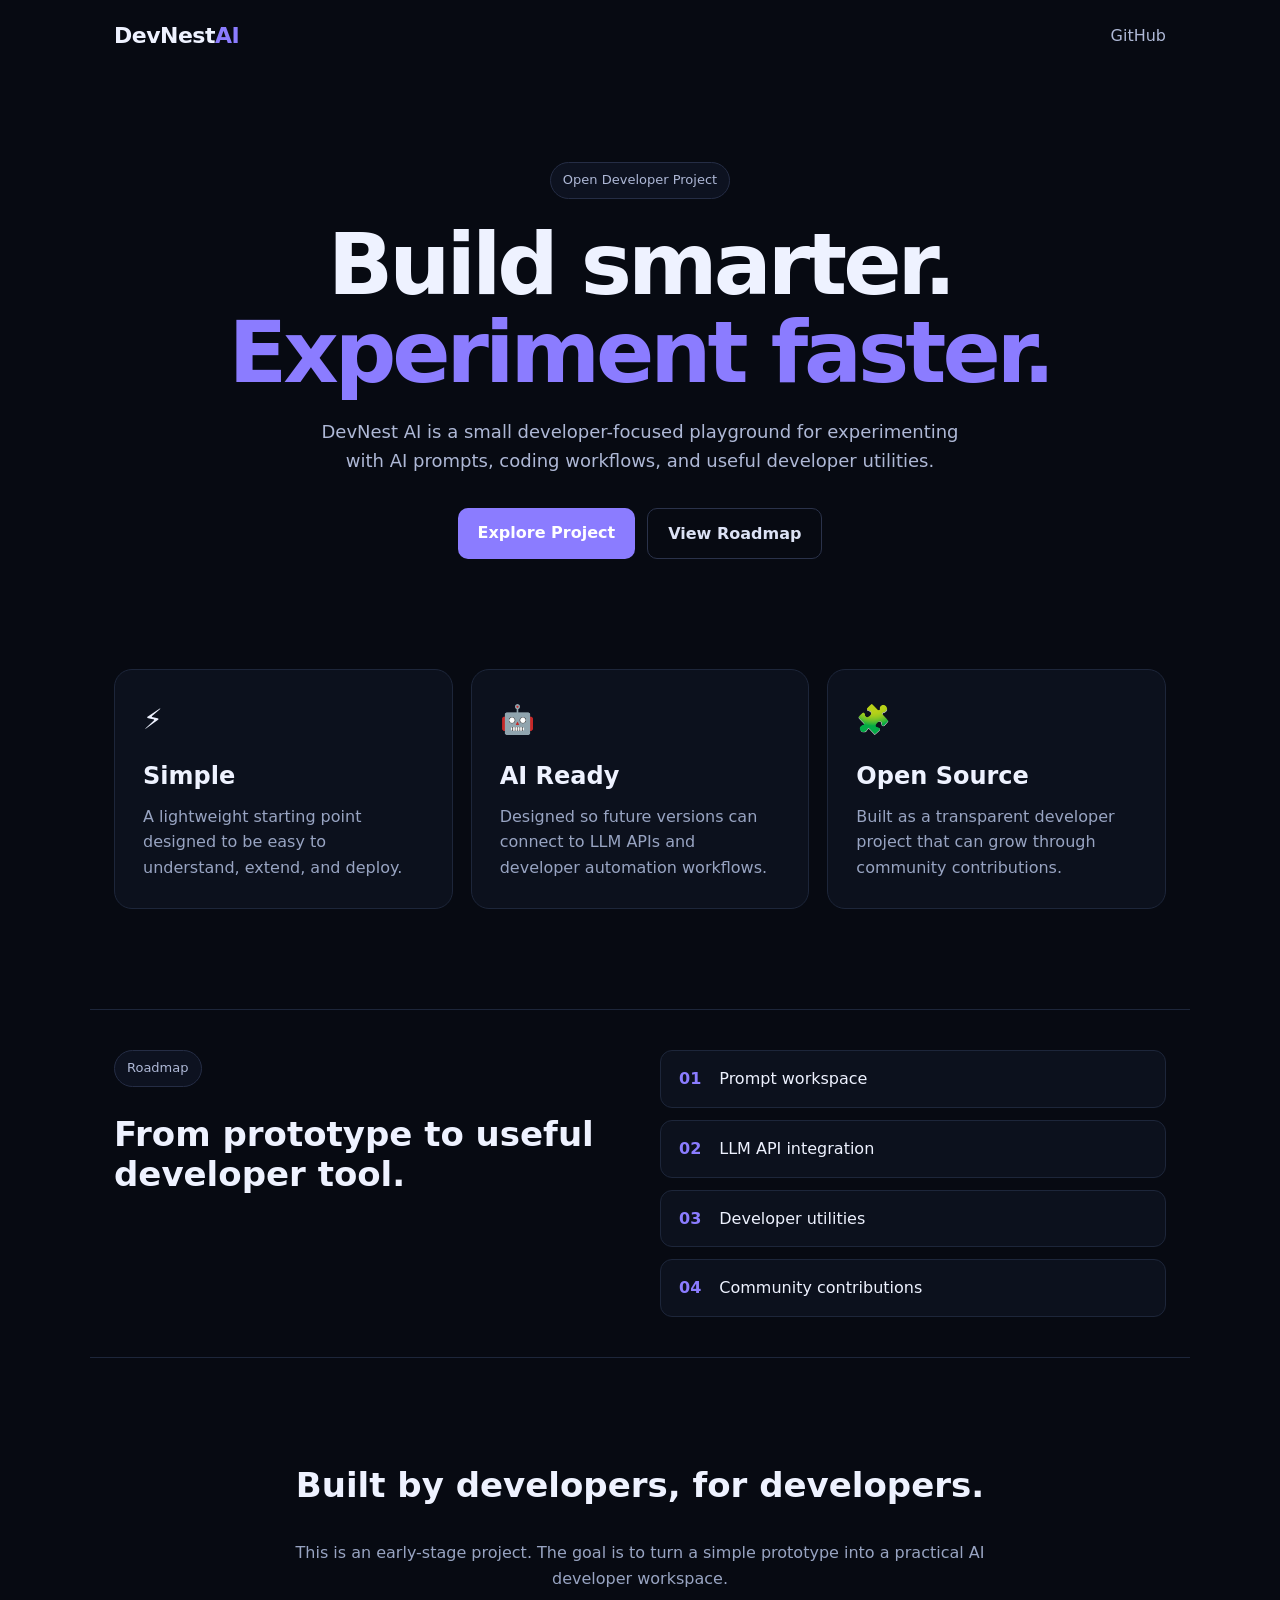
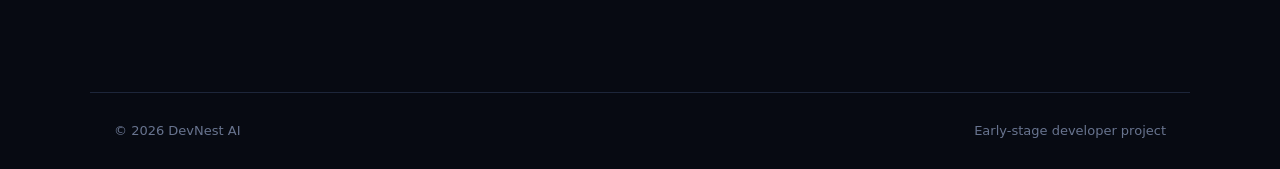
==== index.html @ 7eab0ca1 "Add files via upload" ====
<!DOCTYPE html>
<html lang="en">
<head>
  <meta charset="UTF-8" />
  <meta name="viewport" content="width=device-width, initial-scale=1.0" />
  <title>DevNest AI</title>
  <meta name="description" content="DevNest AI is a simple developer-focused AI playground for experimenting with prompts and coding workflows." />
  <link rel="stylesheet" href="style.css" />
</head>
<body>
  <header class="nav">
    <div class="logo">DevNest<span>AI</span></div>
    <a href="https://github.com/" target="_blank" rel="noopener">GitHub</a>
  </header>

  <main>
    <section class="hero">
      <div class="badge">Open Developer Project</div>
      <h1>Build smarter.<br><span>Experiment faster.</span></h1>
      <p>
        DevNest AI is a small developer-focused playground for experimenting
        with AI prompts, coding workflows, and useful developer utilities.
      </p>
      <div class="buttons">
        <a class="btn primary" href="#about">Explore Project</a>
        <a class="btn secondary" href="#roadmap">View Roadmap</a>
      </div>
    </section>

    <section id="about" class="grid">
      <article>
        <div class="icon">⚡</div>
        <h2>Simple</h2>
        <p>A lightweight starting point designed to be easy to understand, extend, and deploy.</p>
      </article>
      <article>
        <div class="icon">🤖</div>
        <h2>AI Ready</h2>
        <p>Designed so future versions can connect to LLM APIs and developer automation workflows.</p>
      </article>
      <article>
        <div class="icon">🧩</div>
        <h2>Open Source</h2>
        <p>Built as a transparent developer project that can grow through community contributions.</p>
      </article>
    </section>

    <section id="roadmap" class="roadmap">
      <div>
        <div class="badge">Roadmap</div>
        <h2>From prototype to useful developer tool.</h2>
      </div>
      <div class="steps">
        <div><b>01</b><span>Prompt workspace</span></div>
        <div><b>02</b><span>LLM API integration</span></div>
        <div><b>03</b><span>Developer utilities</span></div>
        <div><b>04</b><span>Community contributions</span></div>
      </div>
    </section>

    <section class="cta">
      <h2>Built by developers, for developers.</h2>
      <p>This is an early-stage project. The goal is to turn a simple prototype into a practical AI developer workspace.</p>
    </section>
  </main>

  <footer>
    <span>© 2026 DevNest AI</span>
    <span>Early-stage developer project</span>
  </footer>
</body>
</html>
---- style.css ----
*{box-sizing:border-box}html{scroll-behavior:smooth}body{margin:0;font-family:Inter,system-ui,-apple-system,Segoe UI,sans-serif;background:#070a12;color:#eef2ff;line-height:1.6}.nav{height:72px;display:flex;align-items:center;justify-content:space-between;max-width:1100px;margin:auto;padding:0 24px}.nav a{color:#aeb8d6;text-decoration:none}.logo{font-size:22px;font-weight:800;letter-spacing:-.5px}.logo span{color:#8b7cff}.hero{max-width:900px;margin:90px auto 110px;padding:0 24px;text-align:center}.badge{display:inline-block;padding:7px 12px;border:1px solid #252d45;border-radius:999px;color:#aeb8d6;font-size:13px;background:#0d1220}.hero h1{font-size:clamp(48px,8vw,86px);line-height:1.02;letter-spacing:-4px;margin:22px 0}.hero h1 span{color:#8b7cff}.hero p{max-width:650px;margin:0 auto;color:#aeb8d6;font-size:18px}.buttons{display:flex;gap:12px;justify-content:center;margin-top:32px;flex-wrap:wrap}.btn{padding:12px 20px;border-radius:10px;text-decoration:none;font-weight:700}.primary{background:#8b7cff;color:white}.secondary{border:1px solid #2a324a;color:#dce2f5}.grid{max-width:1100px;margin:0 auto 100px;padding:0 24px;display:grid;grid-template-columns:repeat(3,1fr);gap:18px}.grid article{background:#0c111d;border:1px solid #1d263a;border-radius:18px;padding:28px}.icon{font-size:28px}.grid h2{margin:14px 0 8px}.grid p,.cta p{color:#98a4c2;margin:0}.roadmap{max-width:1100px;margin:0 auto 100px;padding:40px 24px;display:grid;grid-template-columns:1fr 1fr;gap:40px;border-top:1px solid #1d263a;border-bottom:1px solid #1d263a}.roadmap h2{font-size:34px;line-height:1.15}.steps{display:grid;gap:12px}.steps div{display:flex;align-items:center;gap:18px;padding:15px 18px;background:#0c111d;border:1px solid #1d263a;border-radius:12px}.steps b{color:#8b7cff}.cta{max-width:800px;text-align:center;margin:0 auto 100px;padding:0 24px}.cta h2{font-size:34px}footer{max-width:1100px;margin:auto;padding:28px 24px;display:flex;justify-content:space-between;color:#68748f;border-top:1px solid #1d263a;font-size:13px}@media(max-width:700px){.grid,.roadmap{grid-template-columns:1fr}.hero{margin-top:55px}.hero h1{letter-spacing:-2px}.roadmap{padding-top:35px}footer{flex-direction:column;gap:8px}}
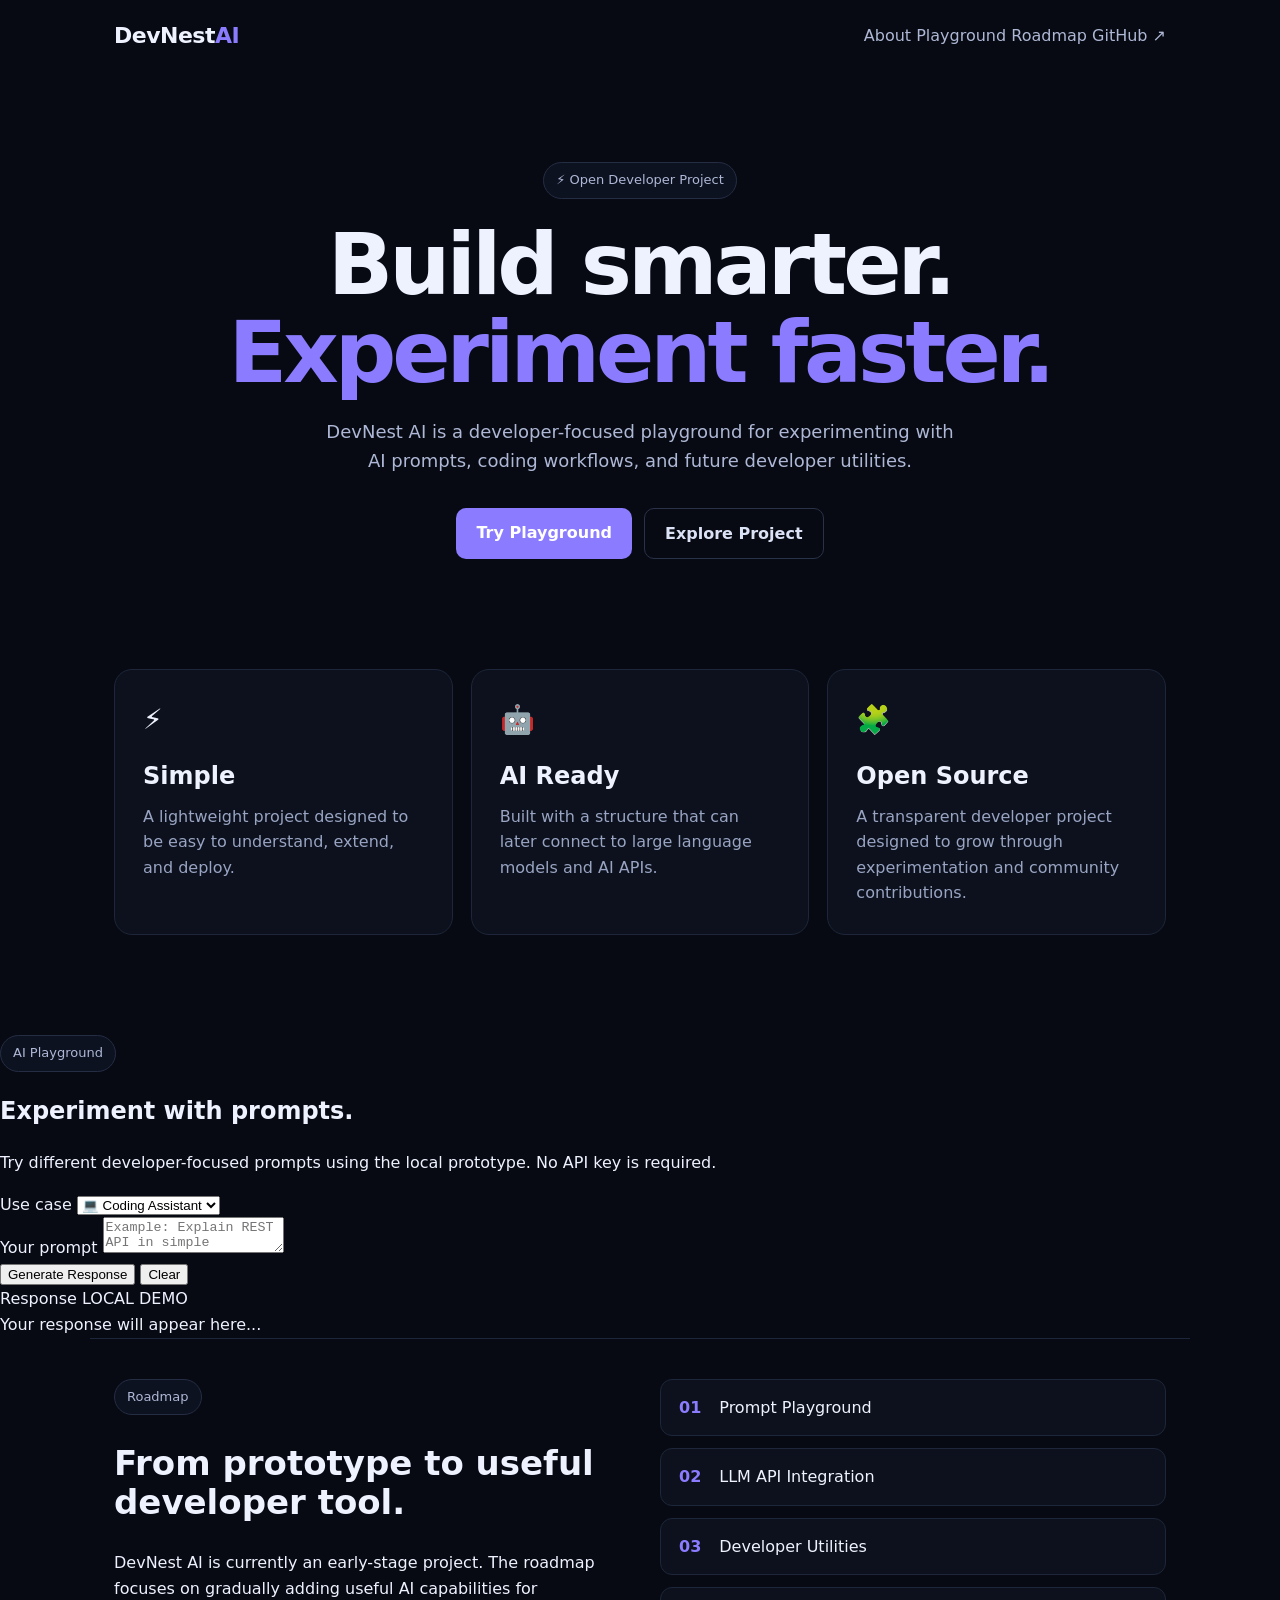
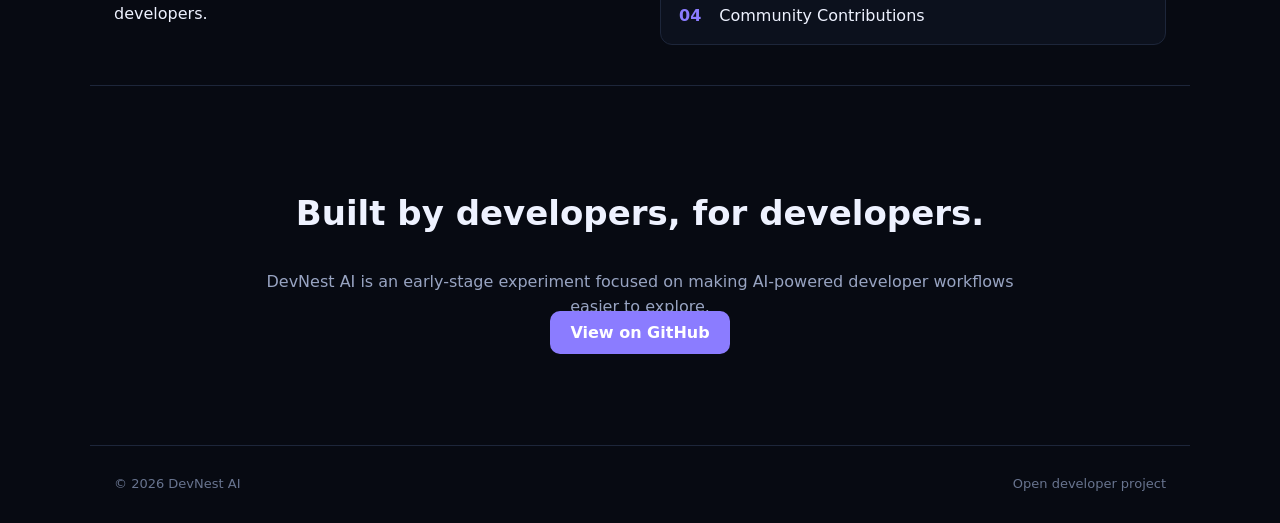
==== commit fa40f5a5: "Revise title and meta description in index.html Updated title and meta description for clarity. Enha" ====
--- a/index.html
+++ b/index.html
@@ -3,70 +3,403 @@
 <head>
   <meta charset="UTF-8" />
   <meta name="viewport" content="width=device-width, initial-scale=1.0" />
-  <title>DevNest AI</title>
-  <meta name="description" content="DevNest AI is a simple developer-focused AI playground for experimenting with prompts and coding workflows." />
+
+  <title>DevNest AI — Developer AI Playground</title>
+
+  <meta
+    name="description"
+    content="DevNest AI is an open developer project for experimenting with AI prompts and developer workflows."
+  />
+
   <link rel="stylesheet" href="style.css" />
 </head>
+
 <body>
+
+  <!-- NAVBAR -->
   <header class="nav">
-    <div class="logo">DevNest<span>AI</span></div>
-    <a href="https://github.com/" target="_blank" rel="noopener">GitHub</a>
+    <div class="logo">
+      DevNest<span>AI</span>
+    </div>
+
+    <nav>
+      <a href="#about">About</a>
+      <a href="#playground">Playground</a>
+      <a href="#roadmap">Roadmap</a>
+      <a
+        href="https://github.com/Abhay9889/devnest-ai"
+        target="_blank"
+        rel="noopener"
+      >
+        GitHub ↗
+      </a>
+    </nav>
   </header>
 
+
+  <!-- HERO -->
   <main>
+
     <section class="hero">
-      <div class="badge">Open Developer Project</div>
-      <h1>Build smarter.<br><span>Experiment faster.</span></h1>
+
+      <div class="badge">
+        ⚡ Open Developer Project
+      </div>
+
+      <h1>
+        Build smarter.<br />
+        <span>Experiment faster.</span>
+      </h1>
+
       <p>
-        DevNest AI is a small developer-focused playground for experimenting
-        with AI prompts, coding workflows, and useful developer utilities.
+        DevNest AI is a developer-focused playground for experimenting
+        with AI prompts, coding workflows, and future developer utilities.
       </p>
+
       <div class="buttons">
-        <a class="btn primary" href="#about">Explore Project</a>
-        <a class="btn secondary" href="#roadmap">View Roadmap</a>
-      </div>
+
+        <a class="btn primary" href="#playground">
+          Try Playground
+        </a>
+
+        <a class="btn secondary" href="#about">
+          Explore Project
+        </a>
+
+      </div>
+
     </section>
 
+
+    <!-- FEATURES -->
     <section id="about" class="grid">
-      <article>
+
+      <article class="card">
         <div class="icon">⚡</div>
+
         <h2>Simple</h2>
-        <p>A lightweight starting point designed to be easy to understand, extend, and deploy.</p>
+
+        <p>
+          A lightweight project designed to be easy to understand,
+          extend, and deploy.
+        </p>
       </article>
-      <article>
+
+
+      <article class="card">
         <div class="icon">🤖</div>
+
         <h2>AI Ready</h2>
-        <p>Designed so future versions can connect to LLM APIs and developer automation workflows.</p>
+
+        <p>
+          Built with a structure that can later connect to
+          large language models and AI APIs.
+        </p>
       </article>
-      <article>
+
+
+      <article class="card">
         <div class="icon">🧩</div>
+
         <h2>Open Source</h2>
-        <p>Built as a transparent developer project that can grow through community contributions.</p>
+
+        <p>
+          A transparent developer project designed to grow through
+          experimentation and community contributions.
+        </p>
       </article>
+
     </section>
 
+
+    <!-- PLAYGROUND -->
+    <section id="playground" class="playground">
+
+      <div class="section-heading">
+
+        <div class="badge">
+          AI Playground
+        </div>
+
+        <h2>Experiment with prompts.</h2>
+
+        <p>
+          Try different developer-focused prompts using the local
+          prototype. No API key is required.
+        </p>
+
+      </div>
+
+
+      <div class="playground-box">
+
+        <div class="form-row">
+
+          <label for="useCase">
+            Use case
+          </label>
+
+          <select id="useCase">
+
+            <option value="coding">
+              💻 Coding Assistant
+            </option>
+
+            <option value="explain">
+              📚 Explain Concept
+            </option>
+
+            <option value="debug">
+              🐛 Debugging
+            </option>
+
+            <option value="idea">
+              💡 Project Ideas
+            </option>
+
+          </select>
+
+        </div>
+
+
+        <div class="form-row">
+
+          <label for="prompt">
+            Your prompt
+          </label>
+
+          <textarea
+            id="prompt"
+            placeholder="Example: Explain REST API in simple terms..."
+          ></textarea>
+
+        </div>
+
+
+        <div class="playground-actions">
+
+          <button
+            class="generate-btn"
+            onclick="generateResponse()"
+          >
+            Generate Response
+          </button>
+
+          <button
+            class="clear-btn"
+            onclick="clearPlayground()"
+          >
+            Clear
+          </button>
+
+        </div>
+
+
+        <div class="output">
+
+          <div class="output-header">
+            <span>Response</span>
+            <span class="demo-label">LOCAL DEMO</span>
+          </div>
+
+          <div id="response">
+            Your response will appear here...
+          </div>
+
+        </div>
+
+      </div>
+
+    </section>
+
+
+    <!-- ROADMAP -->
     <section id="roadmap" class="roadmap">
+
       <div>
-        <div class="badge">Roadmap</div>
-        <h2>From prototype to useful developer tool.</h2>
-      </div>
+
+        <div class="badge">
+          Roadmap
+        </div>
+
+        <h2>
+          From prototype to useful developer tool.
+        </h2>
+
+        <p>
+          DevNest AI is currently an early-stage project.
+          The roadmap focuses on gradually adding useful AI
+          capabilities for developers.
+        </p>
+
+      </div>
+
+
       <div class="steps">
-        <div><b>01</b><span>Prompt workspace</span></div>
-        <div><b>02</b><span>LLM API integration</span></div>
-        <div><b>03</b><span>Developer utilities</span></div>
-        <div><b>04</b><span>Community contributions</span></div>
-      </div>
+
+        <div>
+          <b>01</b>
+          <span>Prompt Playground</span>
+        </div>
+
+        <div>
+          <b>02</b>
+          <span>LLM API Integration</span>
+        </div>
+
+        <div>
+          <b>03</b>
+          <span>Developer Utilities</span>
+        </div>
+
+        <div>
+          <b>04</b>
+          <span>Community Contributions</span>
+        </div>
+
+      </div>
+
     </section>
 
+
+    <!-- CTA -->
     <section class="cta">
-      <h2>Built by developers, for developers.</h2>
-      <p>This is an early-stage project. The goal is to turn a simple prototype into a practical AI developer workspace.</p>
+
+      <h2>
+        Built by developers, for developers.
+      </h2>
+
+      <p>
+        DevNest AI is an early-stage experiment focused on
+        making AI-powered developer workflows easier to explore.
+      </p>
+
+      <a
+        class="btn primary"
+        href="https://github.com/Abhay9889/devnest-ai"
+        target="_blank"
+        rel="noopener"
+      >
+        View on GitHub
+      </a>
+
     </section>
+
   </main>
 
+
+  <!-- FOOTER -->
   <footer>
-    <span>© 2026 DevNest AI</span>
-    <span>Early-stage developer project</span>
+
+    <span>
+      © 2026 DevNest AI
+    </span>
+
+    <span>
+      Open developer project
+    </span>
+
   </footer>
+
+
+  <!-- LOCAL DEMO LOGIC -->
+  <script>
+
+    function generateResponse() {
+
+      const prompt =
+        document.getElementById("prompt").value.trim();
+
+      const useCase =
+        document.getElementById("useCase").value;
+
+      const response =
+        document.getElementById("response");
+
+
+      if (!prompt) {
+
+        response.innerHTML =
+          "Please enter a prompt first.";
+
+        return;
+      }
+
+
+      response.innerHTML =
+        "⏳ Processing your prompt...";
+
+
+      setTimeout(() => {
+
+        let result = "";
+
+
+        if (useCase === "coding") {
+
+          result =
+            "💻 Coding Assistant\\n\\n" +
+            "Your prompt:\\n" +
+            prompt +
+            "\\n\\n" +
+            "Prototype suggestion: Break the problem into smaller functions, define the expected input/output, and test each part independently. A real LLM integration will provide a detailed implementation.";
+
+        }
+
+
+        else if (useCase === "explain") {
+
+          result =
+            "📚 Concept Explanation\\n\\n" +
+            "Your prompt:\\n" +
+            prompt +
+            "\\n\\n" +
+            "Prototype suggestion: Start with a simple definition, explain the core idea with an example, and then connect it to a practical developer use case.";
+
+        }
+
+
+        else if (useCase === "debug") {
+
+          result =
+            "🐛 Debugging Assistant\\n\\n" +
+            "Your prompt:\\n" +
+            prompt +
+            "\\n\\n" +
+            "Prototype suggestion: Check the error message first, reproduce the issue with the smallest possible example, verify inputs and outputs, and then isolate the failing component.";
+
+        }
+
+
+        else if (useCase === "idea") {
+
+          result =
+            "💡 Project Idea Assistant\\n\\n" +
+            "Your prompt:\\n" +
+            prompt +
+            "\\n\\n" +
+            "Prototype suggestion: Define the target users, identify one core problem, build the smallest useful version, and add features incrementally.";
+
+        }
+
+
+        response.textContent = result;
+
+      }, 600);
+
+    }
+
+
+    function clearPlayground() {
+
+      document.getElementById("prompt").value = "";
+
+      document.getElementById("response").textContent =
+        "Your response will appear here...";
+
+    }
+
+  </script>
+
 </body>
 </html>
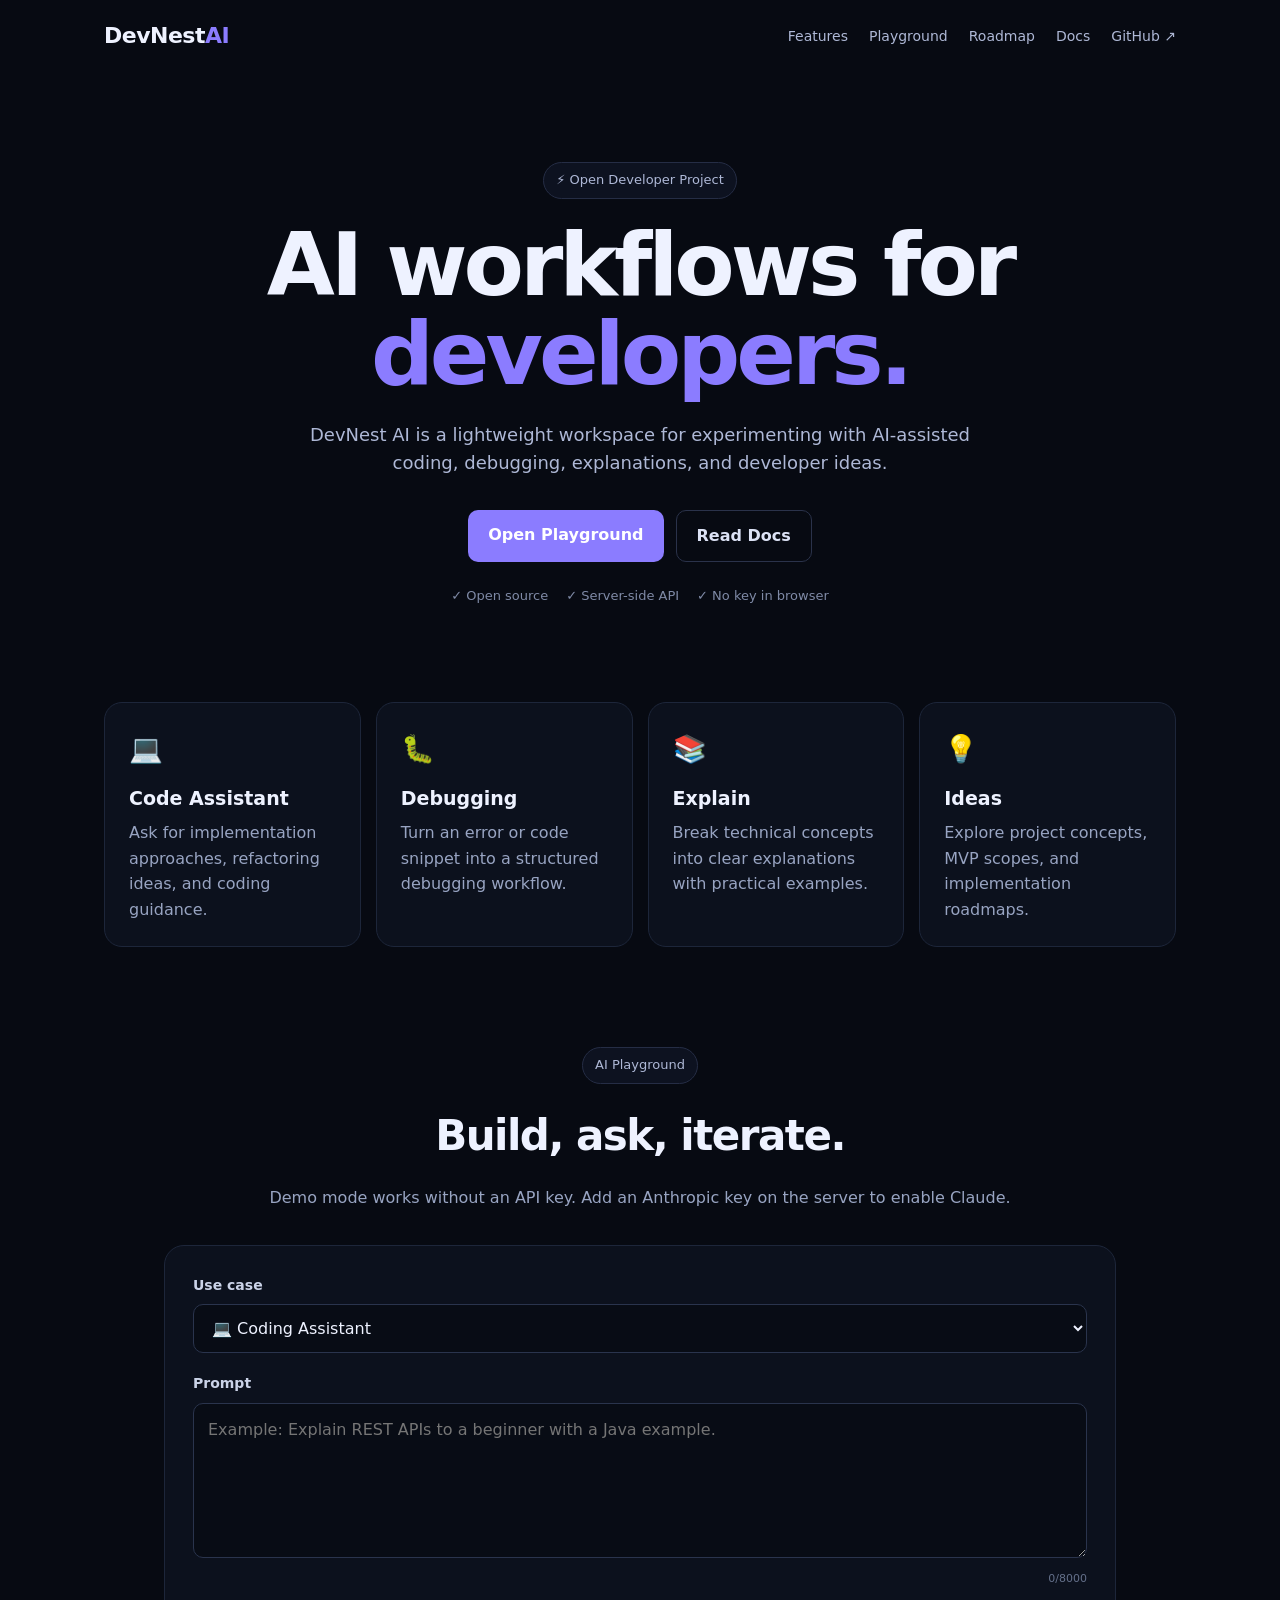
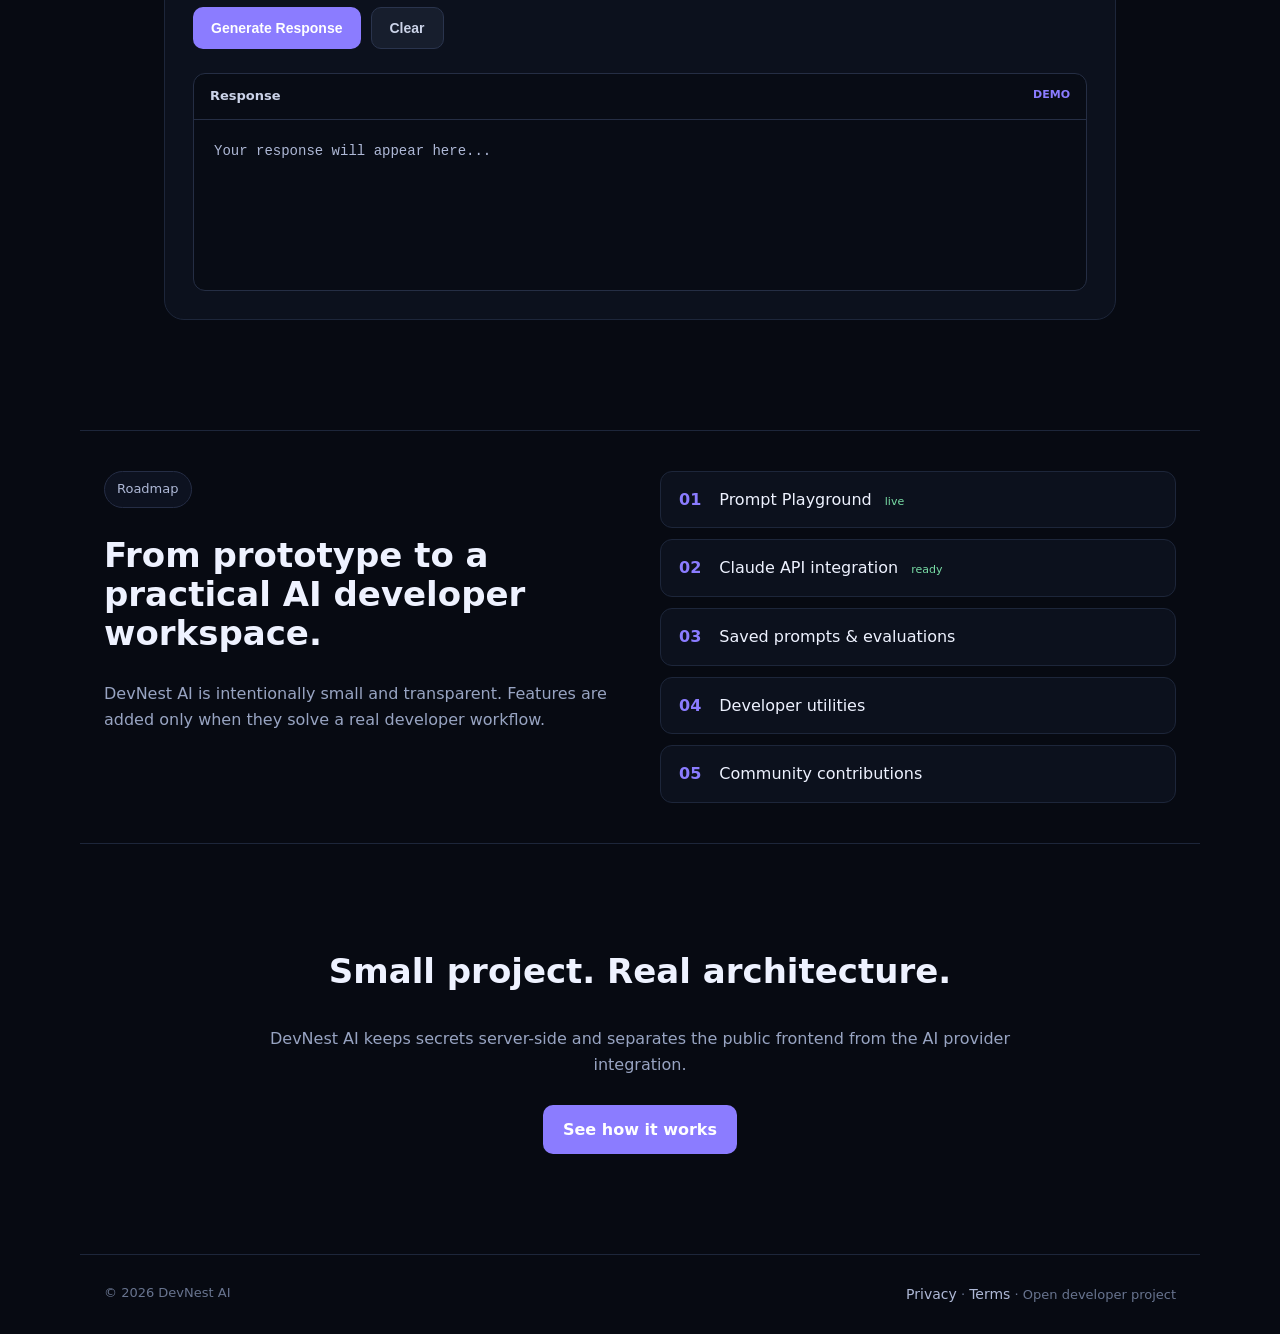
==== commit a3af19cf: "Add files via upload" ====
--- a/index.html
+++ b/index.html
@@ -1,405 +1,104 @@
 <!DOCTYPE html>
 <html lang="en">
 <head>
-  <meta charset="UTF-8" />
-  <meta name="viewport" content="width=device-width, initial-scale=1.0" />
+  <meta charset="UTF-8">
+  <meta name="viewport" content="width=device-width, initial-scale=1.0">
+  <title>DevNest AI — AI Workspace for Developers</title>
+  <meta name="description" content="DevNest AI is an open developer workspace for prompting, debugging, explaining concepts, and exploring AI-assisted coding workflows.">
+  <link rel="stylesheet" href="/style.css">
+</head>
+<body>
+<header class="nav">
+  <a class="logo" href="/">DevNest<span>AI</span></a>
+  <nav>
+    <a href="#features">Features</a>
+    <a href="#playground">Playground</a>
+    <a href="#roadmap">Roadmap</a>
+    <a href="/docs.html">Docs</a>
+    <a href="https://github.com/Abhay9889/devnest-ai" target="_blank" rel="noopener">GitHub ↗</a>
+  </nav>
+</header>
 
-  <title>DevNest AI — Developer AI Playground</title>
+<main>
+<section class="hero">
+  <div class="badge">⚡ Open Developer Project</div>
+  <h1>AI workflows for<br><span>developers.</span></h1>
+  <p>DevNest AI is a lightweight workspace for experimenting with AI-assisted coding, debugging, explanations, and developer ideas.</p>
+  <div class="buttons">
+    <a class="btn primary" href="#playground">Open Playground</a>
+    <a class="btn secondary" href="/docs.html">Read Docs</a>
+  </div>
+  <div class="trust-row">
+    <span>✓ Open source</span><span>✓ Server-side API</span><span>✓ No key in browser</span>
+  </div>
+</section>
 
-  <meta
-    name="description"
-    content="DevNest AI is an open developer project for experimenting with AI prompts and developer workflows."
-  />
+<section id="features" class="grid">
+  <article class="card"><div class="icon">💻</div><h2>Code Assistant</h2><p>Ask for implementation approaches, refactoring ideas, and coding guidance.</p></article>
+  <article class="card"><div class="icon">🐛</div><h2>Debugging</h2><p>Turn an error or code snippet into a structured debugging workflow.</p></article>
+  <article class="card"><div class="icon">📚</div><h2>Explain</h2><p>Break technical concepts into clear explanations with practical examples.</p></article>
+  <article class="card"><div class="icon">💡</div><h2>Ideas</h2><p>Explore project concepts, MVP scopes, and implementation roadmaps.</p></article>
+</section>
 
-  <link rel="stylesheet" href="style.css" />
-</head>
+<section id="playground" class="playground">
+  <div class="section-heading">
+    <div class="badge">AI Playground</div>
+    <h2>Build, ask, iterate.</h2>
+    <p>Demo mode works without an API key. Add an Anthropic key on the server to enable Claude.</p>
+  </div>
+  <div class="playground-box">
+    <div class="form-row">
+      <label for="useCase">Use case</label>
+      <select id="useCase">
+        <option value="coding">💻 Coding Assistant</option>
+        <option value="debug">🐛 Debugging</option>
+        <option value="explain">📚 Explain Concept</option>
+        <option value="idea">💡 Project Ideas</option>
+      </select>
+    </div>
+    <div class="form-row">
+      <label for="prompt">Prompt</label>
+      <textarea id="prompt" maxlength="8000" placeholder="Example: Explain REST APIs to a beginner with a Java example."></textarea>
+      <div class="counter"><span id="count">0</span>/8000</div>
+    </div>
+    <div class="playground-actions">
+      <button class="generate-btn" id="generate">Generate Response</button>
+      <button class="clear-btn" id="clear">Clear</button>
+    </div>
+    <div class="output">
+      <div class="output-header"><span>Response</span><span id="mode" class="demo-label">DEMO</span></div>
+      <div id="response">Your response will appear here...</div>
+    </div>
+  </div>
+</section>
 
-<body>
+<section id="roadmap" class="roadmap">
+  <div>
+    <div class="badge">Roadmap</div>
+    <h2>From prototype to a practical AI developer workspace.</h2>
+    <p>DevNest AI is intentionally small and transparent. Features are added only when they solve a real developer workflow.</p>
+  </div>
+  <div class="steps">
+    <div><b>01</b><span>Prompt Playground <em>live</em></span></div>
+    <div><b>02</b><span>Claude API integration <em>ready</em></span></div>
+    <div><b>03</b><span>Saved prompts & evaluations</span></div>
+    <div><b>04</b><span>Developer utilities</span></div>
+    <div><b>05</b><span>Community contributions</span></div>
+  </div>
+</section>
 
-  <!-- NAVBAR -->
-  <header class="nav">
-    <div class="logo">
-      DevNest<span>AI</span>
-    </div>
+<section class="cta">
+  <h2>Small project. Real architecture.</h2>
+  <p>DevNest AI keeps secrets server-side and separates the public frontend from the AI provider integration.</p>
+  <a class="btn primary" href="/docs.html">See how it works</a>
+</section>
+</main>
 
-    <nav>
-      <a href="#about">About</a>
-      <a href="#playground">Playground</a>
-      <a href="#roadmap">Roadmap</a>
-      <a
-        href="https://github.com/Abhay9889/devnest-ai"
-        target="_blank"
-        rel="noopener"
-      >
-        GitHub ↗
-      </a>
-    </nav>
-  </header>
+<footer>
+  <span>© 2026 DevNest AI</span>
+  <span><a href="/privacy.html">Privacy</a> · <a href="/terms.html">Terms</a> · Open developer project</span>
+</footer>
 
-
-  <!-- HERO -->
-  <main>
-
-    <section class="hero">
-
-      <div class="badge">
-        ⚡ Open Developer Project
-      </div>
-
-      <h1>
-        Build smarter.<br />
-        <span>Experiment faster.</span>
-      </h1>
-
-      <p>
-        DevNest AI is a developer-focused playground for experimenting
-        with AI prompts, coding workflows, and future developer utilities.
-      </p>
-
-      <div class="buttons">
-
-        <a class="btn primary" href="#playground">
-          Try Playground
-        </a>
-
-        <a class="btn secondary" href="#about">
-          Explore Project
-        </a>
-
-      </div>
-
-    </section>
-
-
-    <!-- FEATURES -->
-    <section id="about" class="grid">
-
-      <article class="card">
-        <div class="icon">⚡</div>
-
-        <h2>Simple</h2>
-
-        <p>
-          A lightweight project designed to be easy to understand,
-          extend, and deploy.
-        </p>
-      </article>
-
-
-      <article class="card">
-        <div class="icon">🤖</div>
-
-        <h2>AI Ready</h2>
-
-        <p>
-          Built with a structure that can later connect to
-          large language models and AI APIs.
-        </p>
-      </article>
-
-
-      <article class="card">
-        <div class="icon">🧩</div>
-
-        <h2>Open Source</h2>
-
-        <p>
-          A transparent developer project designed to grow through
-          experimentation and community contributions.
-        </p>
-      </article>
-
-    </section>
-
-
-    <!-- PLAYGROUND -->
-    <section id="playground" class="playground">
-
-      <div class="section-heading">
-
-        <div class="badge">
-          AI Playground
-        </div>
-
-        <h2>Experiment with prompts.</h2>
-
-        <p>
-          Try different developer-focused prompts using the local
-          prototype. No API key is required.
-        </p>
-
-      </div>
-
-
-      <div class="playground-box">
-
-        <div class="form-row">
-
-          <label for="useCase">
-            Use case
-          </label>
-
-          <select id="useCase">
-
-            <option value="coding">
-              💻 Coding Assistant
-            </option>
-
-            <option value="explain">
-              📚 Explain Concept
-            </option>
-
-            <option value="debug">
-              🐛 Debugging
-            </option>
-
-            <option value="idea">
-              💡 Project Ideas
-            </option>
-
-          </select>
-
-        </div>
-
-
-        <div class="form-row">
-
-          <label for="prompt">
-            Your prompt
-          </label>
-
-          <textarea
-            id="prompt"
-            placeholder="Example: Explain REST API in simple terms..."
-          ></textarea>
-
-        </div>
-
-
-        <div class="playground-actions">
-
-          <button
-            class="generate-btn"
-            onclick="generateResponse()"
-          >
-            Generate Response
-          </button>
-
-          <button
-            class="clear-btn"
-            onclick="clearPlayground()"
-          >
-            Clear
-          </button>
-
-        </div>
-
-
-        <div class="output">
-
-          <div class="output-header">
-            <span>Response</span>
-            <span class="demo-label">LOCAL DEMO</span>
-          </div>
-
-          <div id="response">
-            Your response will appear here...
-          </div>
-
-        </div>
-
-      </div>
-
-    </section>
-
-
-    <!-- ROADMAP -->
-    <section id="roadmap" class="roadmap">
-
-      <div>
-
-        <div class="badge">
-          Roadmap
-        </div>
-
-        <h2>
-          From prototype to useful developer tool.
-        </h2>
-
-        <p>
-          DevNest AI is currently an early-stage project.
-          The roadmap focuses on gradually adding useful AI
-          capabilities for developers.
-        </p>
-
-      </div>
-
-
-      <div class="steps">
-
-        <div>
-          <b>01</b>
-          <span>Prompt Playground</span>
-        </div>
-
-        <div>
-          <b>02</b>
-          <span>LLM API Integration</span>
-        </div>
-
-        <div>
-          <b>03</b>
-          <span>Developer Utilities</span>
-        </div>
-
-        <div>
-          <b>04</b>
-          <span>Community Contributions</span>
-        </div>
-
-      </div>
-
-    </section>
-
-
-    <!-- CTA -->
-    <section class="cta">
-
-      <h2>
-        Built by developers, for developers.
-      </h2>
-
-      <p>
-        DevNest AI is an early-stage experiment focused on
-        making AI-powered developer workflows easier to explore.
-      </p>
-
-      <a
-        class="btn primary"
-        href="https://github.com/Abhay9889/devnest-ai"
-        target="_blank"
-        rel="noopener"
-      >
-        View on GitHub
-      </a>
-
-    </section>
-
-  </main>
-
-
-  <!-- FOOTER -->
-  <footer>
-
-    <span>
-      © 2026 DevNest AI
-    </span>
-
-    <span>
-      Open developer project
-    </span>
-
-  </footer>
-
-
-  <!-- LOCAL DEMO LOGIC -->
-  <script>
-
-    function generateResponse() {
-
-      const prompt =
-        document.getElementById("prompt").value.trim();
-
-      const useCase =
-        document.getElementById("useCase").value;
-
-      const response =
-        document.getElementById("response");
-
-
-      if (!prompt) {
-
-        response.innerHTML =
-          "Please enter a prompt first.";
-
-        return;
-      }
-
-
-      response.innerHTML =
-        "⏳ Processing your prompt...";
-
-
-      setTimeout(() => {
-
-        let result = "";
-
-
-        if (useCase === "coding") {
-
-          result =
-            "💻 Coding Assistant\\n\\n" +
-            "Your prompt:\\n" +
-            prompt +
-            "\\n\\n" +
-            "Prototype suggestion: Break the problem into smaller functions, define the expected input/output, and test each part independently. A real LLM integration will provide a detailed implementation.";
-
-        }
-
-
-        else if (useCase === "explain") {
-
-          result =
-            "📚 Concept Explanation\\n\\n" +
-            "Your prompt:\\n" +
-            prompt +
-            "\\n\\n" +
-            "Prototype suggestion: Start with a simple definition, explain the core idea with an example, and then connect it to a practical developer use case.";
-
-        }
-
-
-        else if (useCase === "debug") {
-
-          result =
-            "🐛 Debugging Assistant\\n\\n" +
-            "Your prompt:\\n" +
-            prompt +
-            "\\n\\n" +
-            "Prototype suggestion: Check the error message first, reproduce the issue with the smallest possible example, verify inputs and outputs, and then isolate the failing component.";
-
-        }
-
-
-        else if (useCase === "idea") {
-
-          result =
-            "💡 Project Idea Assistant\\n\\n" +
-            "Your prompt:\\n" +
-            prompt +
-            "\\n\\n" +
-            "Prototype suggestion: Define the target users, identify one core problem, build the smallest useful version, and add features incrementally.";
-
-        }
-
-
-        response.textContent = result;
-
-      }, 600);
-
-    }
-
-
-    function clearPlayground() {
-
-      document.getElementById("prompt").value = "";
-
-      document.getElementById("response").textContent =
-        "Your response will appear here...";
-
-    }
-
-  </script>
-
+<script src="/app.js"></script>
 </body>
 </html>
--- a/style.css
+++ b/style.css
@@ -1 +1 @@
-*{box-sizing:border-box}html{scroll-behavior:smooth}body{margin:0;font-family:Inter,system-ui,-apple-system,Segoe UI,sans-serif;background:#070a12;color:#eef2ff;line-height:1.6}.nav{height:72px;display:flex;align-items:center;justify-content:space-between;max-width:1100px;margin:auto;padding:0 24px}.nav a{color:#aeb8d6;text-decoration:none}.logo{font-size:22px;font-weight:800;letter-spacing:-.5px}.logo span{color:#8b7cff}.hero{max-width:900px;margin:90px auto 110px;padding:0 24px;text-align:center}.badge{display:inline-block;padding:7px 12px;border:1px solid #252d45;border-radius:999px;color:#aeb8d6;font-size:13px;background:#0d1220}.hero h1{font-size:clamp(48px,8vw,86px);line-height:1.02;letter-spacing:-4px;margin:22px 0}.hero h1 span{color:#8b7cff}.hero p{max-width:650px;margin:0 auto;color:#aeb8d6;font-size:18px}.buttons{display:flex;gap:12px;justify-content:center;margin-top:32px;flex-wrap:wrap}.btn{padding:12px 20px;border-radius:10px;text-decoration:none;font-weight:700}.primary{background:#8b7cff;color:white}.secondary{border:1px solid #2a324a;color:#dce2f5}.grid{max-width:1100px;margin:0 auto 100px;padding:0 24px;display:grid;grid-template-columns:repeat(3,1fr);gap:18px}.grid article{background:#0c111d;border:1px solid #1d263a;border-radius:18px;padding:28px}.icon{font-size:28px}.grid h2{margin:14px 0 8px}.grid p,.cta p{color:#98a4c2;margin:0}.roadmap{max-width:1100px;margin:0 auto 100px;padding:40px 24px;display:grid;grid-template-columns:1fr 1fr;gap:40px;border-top:1px solid #1d263a;border-bottom:1px solid #1d263a}.roadmap h2{font-size:34px;line-height:1.15}.steps{display:grid;gap:12px}.steps div{display:flex;align-items:center;gap:18px;padding:15px 18px;background:#0c111d;border:1px solid #1d263a;border-radius:12px}.steps b{color:#8b7cff}.cta{max-width:800px;text-align:center;margin:0 auto 100px;padding:0 24px}.cta h2{font-size:34px}footer{max-width:1100px;margin:auto;padding:28px 24px;display:flex;justify-content:space-between;color:#68748f;border-top:1px solid #1d263a;font-size:13px}@media(max-width:700px){.grid,.roadmap{grid-template-columns:1fr}.hero{margin-top:55px}.hero h1{letter-spacing:-2px}.roadmap{padding-top:35px}footer{flex-direction:column;gap:8px}}
+*{box-sizing:border-box}html{scroll-behavior:smooth}body{margin:0;font-family:Inter,system-ui,-apple-system,BlinkMacSystemFont,"Segoe UI",sans-serif;background:#070a12;color:#eef2ff;line-height:1.6}.nav{height:72px;max-width:1120px;margin:auto;padding:0 24px;display:flex;align-items:center;justify-content:space-between}.logo{font-size:22px;font-weight:800;letter-spacing:-.5px;color:#eef2ff;text-decoration:none}.logo span{color:#8b7cff}.nav nav{display:flex;gap:21px}.nav nav a,footer a{color:#aeb8d6;text-decoration:none;font-size:14px}.nav nav a:hover,footer a:hover{color:#fff}.hero{max-width:900px;margin:90px auto 95px;padding:0 24px;text-align:center}.badge{display:inline-block;padding:7px 12px;border:1px solid #252d45;border-radius:999px;color:#aeb8d6;font-size:13px;background:#0d1220}.hero h1{font-size:clamp(52px,8vw,88px);line-height:1.01;letter-spacing:-4px;margin:22px 0}.hero h1 span{color:#8b7cff}.hero p{max-width:680px;margin:0 auto;color:#aeb8d6;font-size:18px}.buttons{display:flex;gap:12px;justify-content:center;margin-top:32px;flex-wrap:wrap}.btn{display:inline-block;padding:12px 20px;border-radius:10px;text-decoration:none;font-weight:700}.primary{background:#8b7cff;color:#fff}.secondary{border:1px solid #2a324a;color:#dce2f5}.primary:hover{opacity:.9}.secondary:hover{background:#101625}.trust-row{margin-top:24px;display:flex;justify-content:center;gap:18px;flex-wrap:wrap;color:#7f8aa6;font-size:13px}.grid{max-width:1120px;margin:0 auto 100px;padding:0 24px;display:grid;grid-template-columns:repeat(4,1fr);gap:15px}.card{background:#0c111d;border:1px solid #1d263a;border-radius:18px;padding:24px}.card:hover{border-color:#303b58}.icon{font-size:27px}.card h2{margin:13px 0 7px;font-size:19px}.card p,.roadmap p,.cta p{color:#98a4c2;margin:0}.playground{max-width:1000px;margin:0 auto 110px;padding:0 24px}.section-heading{text-align:center;margin-bottom:34px}.section-heading h2{font-size:42px;margin:18px 0 10px;letter-spacing:-1.5px}.section-heading p{color:#98a4c2}.playground-box{background:#0c111d;border:1px solid #1d263a;border-radius:20px;padding:28px}.form-row{margin-bottom:19px;position:relative}.form-row label{display:block;margin-bottom:8px;color:#cbd3e8;font-size:14px;font-weight:600}select,textarea{width:100%;border:1px solid #2a344d;border-radius:10px;background:#080c15;color:#eef2ff;padding:13px 14px;font:inherit;outline:none}select:focus,textarea:focus{border-color:#8b7cff}textarea{min-height:155px;resize:vertical}.counter{text-align:right;color:#64708a;font-size:11px;margin-top:5px}.playground-actions{display:flex;gap:10px;margin-bottom:24px}.generate-btn,.clear-btn{border:0;border-radius:10px;padding:12px 18px;font-weight:700;cursor:pointer;font-size:14px}.generate-btn{background:#8b7cff;color:#fff}.generate-btn:disabled{opacity:.55;cursor:wait}.clear-btn{background:#171e2d;color:#cbd3e8;border:1px solid #2a344d}.output{border:1px solid #252e44;border-radius:12px;overflow:hidden;background:#080c15}.output-header{display:flex;justify-content:space-between;padding:12px 16px;border-bottom:1px solid #252e44;color:#cbd3e8;font-size:13px;font-weight:700}.demo-label{color:#8b7cff;font-size:11px}#response{min-height:170px;padding:20px;color:#aeb8d6;white-space:pre-wrap;font-family:"JetBrains Mono",Consolas,monospace;font-size:14px}.roadmap{max-width:1120px;margin:0 auto 100px;padding:40px 24px;display:grid;grid-template-columns:1fr 1fr;gap:40px;border-top:1px solid #1d263a;border-bottom:1px solid #1d263a}.roadmap h2{font-size:34px;line-height:1.15}.steps{display:grid;gap:11px}.steps div{display:flex;align-items:center;gap:18px;padding:15px 18px;background:#0c111d;border:1px solid #1d263a;border-radius:12px}.steps b{color:#8b7cff}.steps em{font-style:normal;color:#78dca5;font-size:11px;margin-left:8px}.cta{max-width:800px;text-align:center;margin:0 auto 100px;padding:0 24px}.cta h2{font-size:34px}.cta p{margin-bottom:27px}footer{max-width:1120px;margin:auto;padding:28px 24px;display:flex;justify-content:space-between;color:#68748f;border-top:1px solid #1d263a;font-size:13px}@media(max-width:900px){.grid{grid-template-columns:repeat(2,1fr)}}@media(max-width:700px){.nav{padding:0 18px}.nav nav{display:none}.grid,.roadmap{grid-template-columns:1fr}.hero{margin-top:55px}.hero h1{letter-spacing:-2px}.section-heading h2{font-size:34px}.playground-box{padding:20px}.playground-actions{flex-direction:column}.generate-btn,.clear-btn{width:100%}footer{flex-direction:column;gap:8px}}
